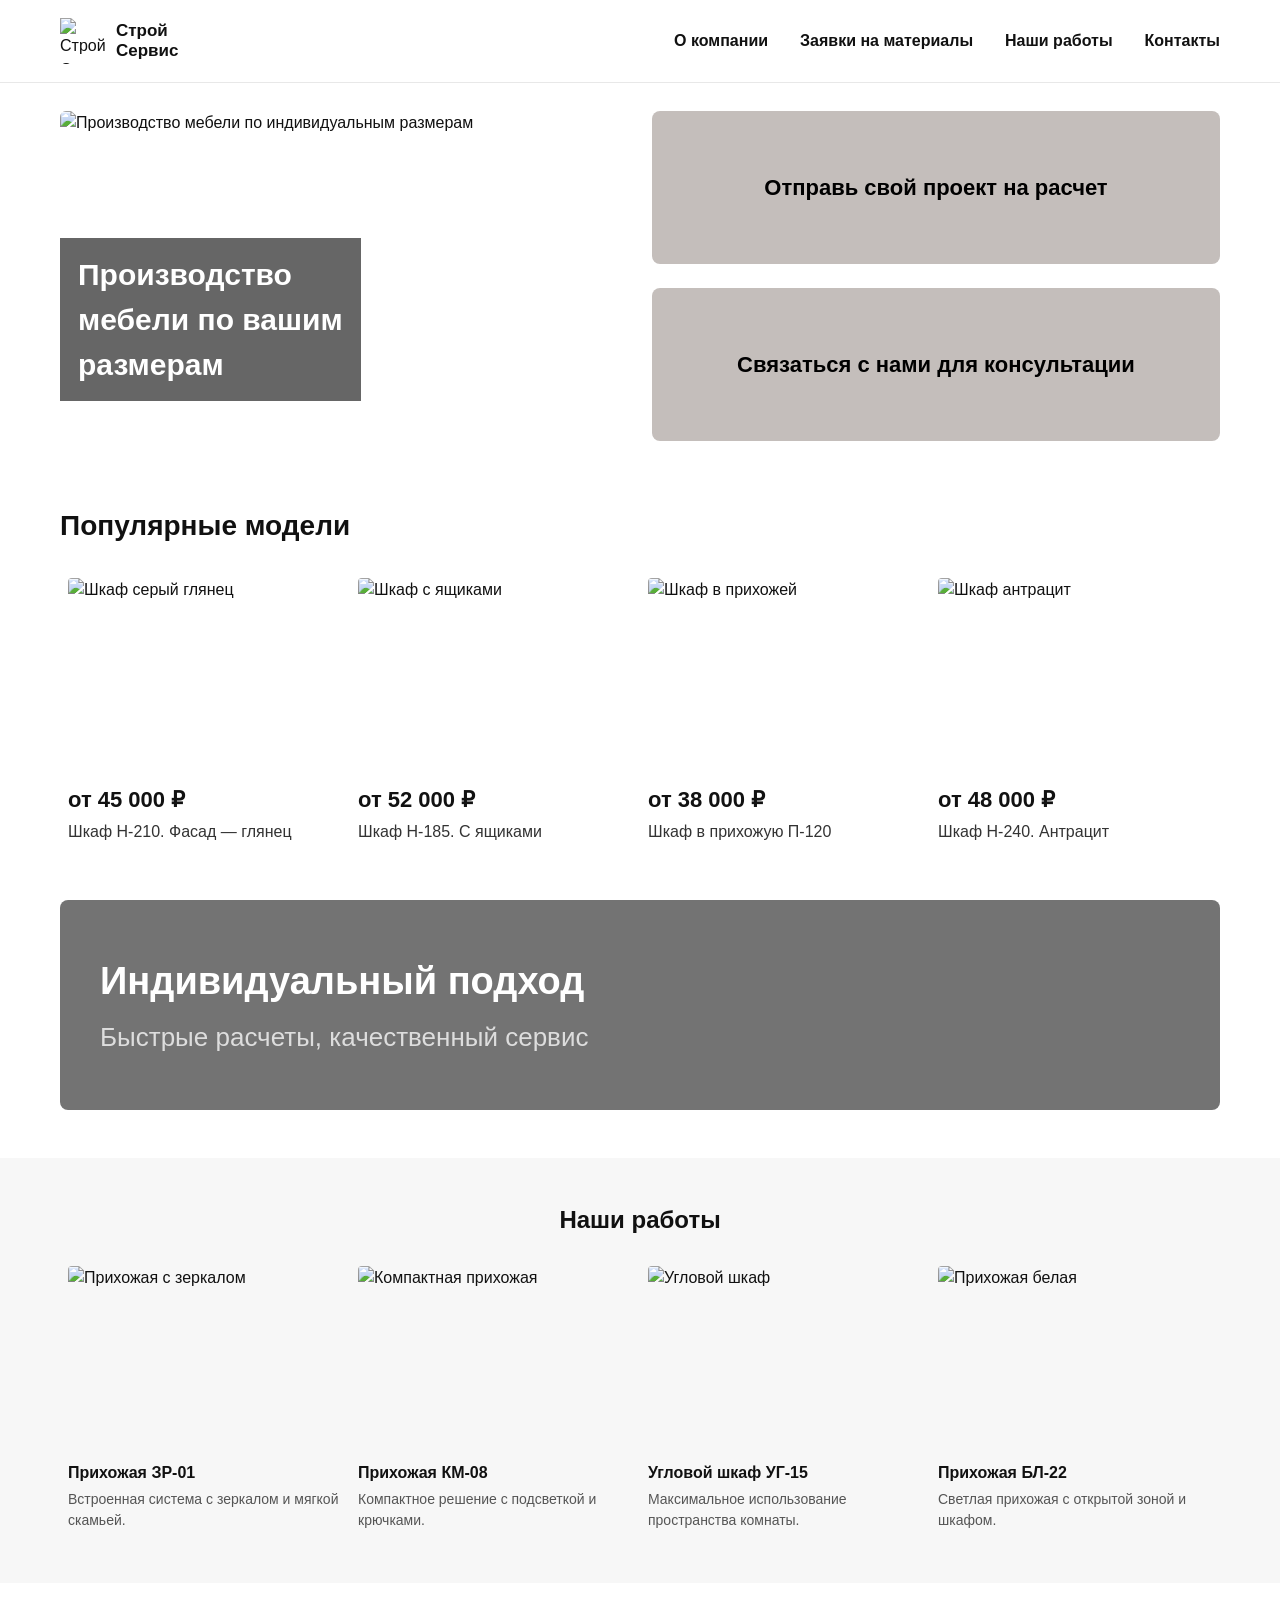
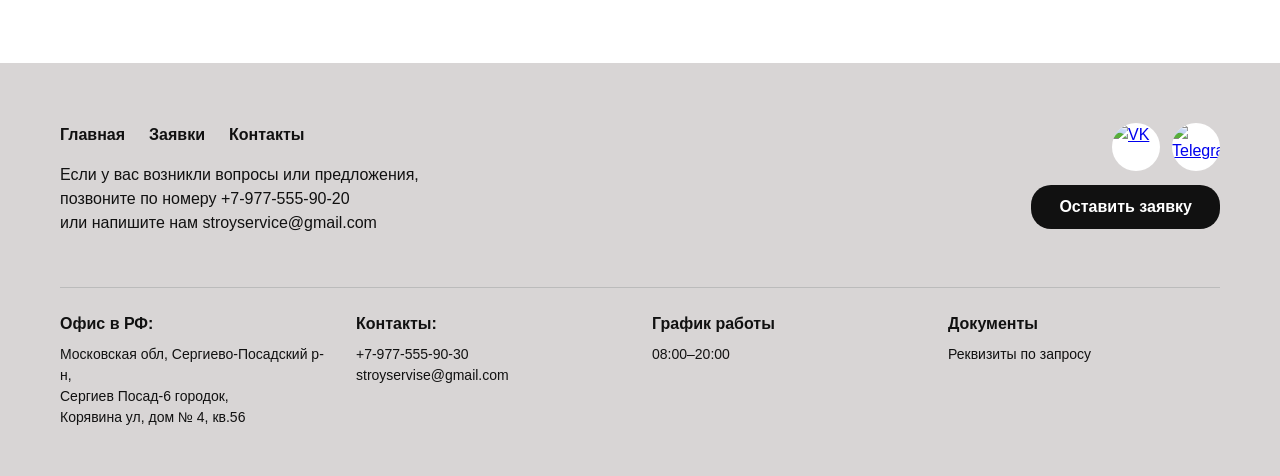
==== index.html @ ca237415 "Add files via upload" ====
<!DOCTYPE html>
<html lang="ru">
<head>
    <meta charset="UTF-8">
    <meta name="viewport" content="width=device-width, initial-scale=1.0">
    <link rel="stylesheet" href="style.css">
    <title>Строй Сервис — мебель по вашим размерам</title>
</head>
<body>

<header>
  <div class="container header-inner">
    <a class="logo" href="index.html">
      <img src="icons/logot.svg" alt="Строй Сервис" height="46" width="46">
      <div class="logo-text">Строй<br>Сервис</div>
    </a>
    <nav>
      <a href="#about">О компании</a>
      <a href="requests.html">Заявки на материалы</a>
      <a href="#works">Наши работы</a>
      <a href="#contacts">Контакты</a>
    </nav>
  </div>
</header>

<div class="container hero">
  <div class="hero-img-wrap">
    <img src="img/1.png" alt="Производство мебели по индивидуальным размерам">
    <div class="hero-label">
      Производство<br>
      мебели по вашим<br>
      размерам
    </div>
  </div>
  <div class="hero-actions">
    <button onclick="document.getElementById('contacts').scrollIntoView({behavior:'smooth'})">Отправь свой проект на расчет</button>
    <button onclick="document.getElementById('contacts').scrollIntoView({behavior:'smooth'})">Связаться с нами для консультации</button>
  </div>
</div>

<section class="container models-section" id="about">
  <h2>Популярные модели</h2>
  <div class="models-grid">
    <div class="card">
      <img src="img/2.png" alt="Шкаф серый глянец">
      <b class="card-price">от 45 000 ₽</b>
      <p class="card-name">Шкаф Н-210. Фасад — глянец</p>
    </div>
    <div class="card">
      <img src="img/3.png" alt="Шкаф с ящиками">
      <b class="card-price">от 52 000 ₽</b>
      <p class="card-name">Шкаф Н-185. С ящиками</p>
    </div>
    <div class="card">
      <img src="img/5.png" alt="Шкаф в прихожей">
      <b class="card-price">от 38 000 ₽</b>
      <p class="card-name">Шкаф в прихожую П-120</p>
    </div>
    <div class="card">
      <img src="img/7.png" alt="Шкаф антрацит">
      <b class="card-price">от 48 000 ₽</b>
      <p class="card-name">Шкаф Н-240. Антрацит</p>
    </div>
  </div>
</section>

<section class="container">
  <div class="banner">
    <div class="banner-text">
      <h1>Индивидуальный подход</h1>
      <p>Быстрые расчеты, качественный сервис</p>
    </div>
  </div>
</section>

<section class="works-section" id="works">
  <h2>Наши работы</h2>
  <div class="container works-grid">
    <div class="work-card">
      <img src="img/4.png" alt="Прихожая с зеркалом">
      <h3>Прихожая ЗР-01</h3>
      <p>Встроенная система с зеркалом и мягкой скамьей.</p>
    </div>
    <div class="work-card">
      <img src="img/6.png" alt="Компактная прихожая">
      <h3>Прихожая КМ-08</h3>
      <p>Компактное решение с подсветкой и крючками.</p>
    </div>
    <div class="work-card">
      <img src="img/8.png" alt="Угловой шкаф">
      <h3>Угловой шкаф УГ-15</h3>
      <p>Максимальное использование пространства комнаты.</p>
    </div>
    <div class="work-card">
      <img src="img/10.png" alt="Прихожая белая">
      <h3>Прихожая БЛ-22</h3>
      <p>Светлая прихожая с открытой зоной и шкафом.</p>
    </div>
  </div>
</section>

<footer id="contacts">
  <div class="container">
    <div class="footer-top">
      <div class="footer-contact">
        <div class="footer-nav-links">
          <a href="index.html">Главная</a>
          <a href="requests.html">Заявки</a>
          <a href="#contacts">Контакты</a>
        </div>
        <p>
          Если у вас возникли вопросы или предложения,<br>
          позвоните по номеру +7-977-555-90-20<br>
          или напишите нам stroyservice@gmail.com
        </p>
      </div>
      <div class="footer-right">
        <div class="social-icons">
          <a class="social-icon vk" href="#" title="ВКонтакте"><img src="icons/vk.svg" alt="VK"></a>
          <a class="social-icon tg" href="#" title="Telegram"><img src="icons/tg.svg" alt="Telegram"></a>
        </div>
        <a href="requests.html" class="btn-zayvka">Оставить заявку</a>
      </div>
    </div>
    <div class="footer-bottom">
      <div>
        <h4>Офис в РФ:</h4>
        <address>
          Московская обл, Сергиево-Посадский р-н,<br>
          Сергиев Посад-6 городок,<br>
          Корявина ул, дом № 4, кв.56
        </address>
      </div>
      <div>
        <h4>Контакты:</h4>
        <p>+7-977-555-90-30<br>stroyservise@gmail.com</p>
      </div>
      <div>
        <h4>График работы</h4>
        <p>08:00–20:00</p>
      </div>
      <div>
        <h4>Документы</h4>
        <p>Реквизиты по запросу</p>
      </div>
    </div>
  </div>
</footer>

</body>
</html>
---- style.css ----
* {
  box-sizing: border-box;
}

body {
  font-family: Arial, sans-serif;
  color: #111;
  background: #fff;
  min-width: 320px;
  overflow-x: hidden;
  margin: 0;
  line-height: 1.5;
}

.container {
  width: 100%;
  max-width: 1200px;
  margin: auto;
  padding: 0 20px;
}

header {
  padding: 18px 0;
  border-bottom: 1px solid #e8e8e8;
}

.header-inner {
  display: flex;
  justify-content: space-between;
  align-items: center;
}

.logo {
  display: flex;
  align-items: center;
  gap: 10px;
  color: #111;
  text-decoration: none;
}

.logo img {
  display: block;
  height: 46px;
  width: auto;
}

.logo-text {
  font-weight: 700;
  font-size: 17px;
  line-height: 1.15;
}

nav {
  display: flex;
  gap: 32px;
}

nav a {
  color: #111;
  text-decoration: none;
  font-weight: 700;
}

nav a:hover {
  color: #555;
}

/* Dashboard */
.dashboard {
  display: flex;
  gap: 16px;
  margin: 24px 0;
  flex-wrap: wrap;
}

.stat-card {
  flex: 1;
  min-width: 140px;
  background: #f7f7f7;
  border-radius: 8px;
  padding: 16px 20px;
  text-align: center;
}

.stat-card h3 {
  margin: 0 0 8px;
  font-size: 14px;
  color: #555;
  font-weight: 500;
}

.stat-num {
  margin: 0;
  font-size: 28px;
  font-weight: 700;
}

/* Form */
.form-section {
  background: #fafafa;
  padding: 24px;
  border-radius: 8px;
  margin-bottom: 32px;
}

.form-section h2 {
  margin-top: 0;
}

.form-row {
  margin-bottom: 16px;
}

.form-row label {
  display: block;
  margin-bottom: 6px;
  font-weight: 600;
  font-size: 14px;
}

.form-row input[type="text"],
.form-row input[type="number"],
.form-row select,
.form-row textarea {
  width: 100%;
  max-width: 480px;
  padding: 10px 12px;
  border: 1px solid #ccc;
  border-radius: 6px;
  font-size: 15px;
}

.btn-primary {
  background: #111;
  color: #fff;
  border: 0;
  border-radius: 8px;
  padding: 12px 28px;
  font-size: 16px;
  font-weight: 700;
  cursor: pointer;
}

.btn-primary:hover {
  background: #333;
}

.form-message {
  margin-top: 12px;
  font-weight: 600;
}

.form-message.is-error {
  color: #c00;
}

.form-message.is-success {
  color: #080;
}

/* Table */
.table-section {
  margin-bottom: 48px;
  overflow-x: auto;
}

table {
  width: 100%;
  border-collapse: collapse;
  font-size: 14px;
}

th, td {
  padding: 12px 10px;
  text-align: left;
  border-bottom: 1px solid #e0e0e0;
}

th {
  background: #f0f0f0;
  font-weight: 700;
}

.status {
  display: inline-block;
  padding: 4px 10px;
  border-radius: 12px;
  font-size: 12px;
  font-weight: 600;
}

.status-new { background: #e3f2fd; color: #1565c0; }
.status-processing { background: #fff8e1; color: #f57f17; }
.status-waiting { background: #f3e5f5; color: #7b1fa2; }
.status-done { background: #e8f5e9; color: #2e7d32; }
.status-rejected { background: #ffebee; color: #c62828; }

/* Hero */
.hero {
  display: flex;
  gap: 24px;
  margin-top: 28px;
}

.hero-img-wrap {
  width: 50%;
  height: 330px;
  position: relative;
  overflow: hidden;
  border-radius: 6px;
}

.hero-img-wrap img {
  width: 100%;
  height: 100%;
  object-fit: cover;
}

.hero-label {
  position: absolute;
  bottom: 40px;
  left: 0;
  background: rgba(0,0,0,.6);
  color: white;
  padding: 14px 18px;
  font-size: 30px;
  font-weight: 700;
}

.hero-actions {
  width: 50%;
  display: flex;
  flex-direction: column;
  gap: 24px;
}

.hero-actions button {
  flex: 1;
  border: 0;
  border-radius: 8px;
  background: #c4bebb;
  font-size: 22px;
  font-weight: 700;
  cursor: pointer;
}

.hero-actions button:hover {
  background: #b0aaa7;
}

.models-section {
  margin-top: 64px;
}

.models-section h2 {
  font-size: 28px;
}

.models-grid {
  display: flex;
  flex-wrap: wrap;
  gap: 0;
}

.card {
  width: 25%;
  padding: 8px;
}

.card img {
  width: 100%;
  height: 195px;
  object-fit: cover;
  border-radius: 4px;
  display: block;
}

.card-price {
  display: block;
  margin-top: 10px;
  font-size: 22px;
  font-weight: 700;
}

.card-name {
  color: #333;
  margin: 4px 0 0;
}

.banner {
  margin-top: 48px;
  height: 210px;
  border-radius: 8px;
  background: linear-gradient(rgba(0,0,0,.55),rgba(0,0,0,.55)), url('img/9.png') center/cover no-repeat;
  display: flex;
  align-items: center;
  padding: 40px;
}

.banner-text h1 {
  color: white;
  font-size: 38px;
  margin: 0;
}

.banner-text p {
  color: #ddd;
  font-size: 26px;
  margin: 8px 0 0;
}

.works-section {
  background: #f7f7f7;
  padding: 44px 0;
  margin-top: 48px;
}

.works-section h2 {
  text-align: center;
  margin-top: 0;
}

.works-grid {
  display: flex;
  flex-wrap: wrap;
}

.work-card {
  width: 25%;
  padding: 8px;
}

.work-card img {
  width: 100%;
  height: 185px;
  object-fit: cover;
  border-radius: 4px;
  display: block;
}

.work-card h3 {
  margin: 10px 0 4px;
  font-size: 16px;
}

.work-card p {
  margin: 0;
  font-size: 14px;
  color: #555;
}

footer {
  background: #d8d5d5;
  margin-top: 80px;
  padding: 24px 0;
}

.footer-top {
  display: flex;
  justify-content: space-between;
  padding: 36px 0;
}

.footer-nav-links {
  display: flex;
  gap: 24px;
  margin-bottom: 12px;
}

.footer-nav-links a {
  color: #111;
  text-decoration: none;
  font-weight: 600;
}

.footer-right {
  display: flex;
  flex-direction: column;
  gap: 14px;
  align-items: flex-end;
}

.social-icons {
  display: flex;
  gap: 12px;
}

.social-icon {
  width: 48px;
  height: 48px;
  border-radius: 50%;
  display: flex;
  justify-content: center;
  align-items: center;
  overflow: hidden;
  background: #fff;
}

.social-icon img {
  width: 100%;
  height: 100%;
  object-fit: cover;
}

.btn-zayvka {
  background: #111;
  color: white;
  border: 0;
  border-radius: 20px;
  padding: 10px 28px;
  text-decoration: none;
  font-weight: 700;
  display: inline-block;
}

.btn-zayvka:hover {
  background: #333;
}

.footer-bottom {
  border-top: 1px solid #bbb;
  padding: 24px 0;
  display: flex;
  gap: 24px;
}

.footer-bottom div {
  width: 25%;
}

.footer-bottom h4 {
  margin: 0 0 8px;
}

.footer-bottom address,
.footer-bottom p {
  margin: 0;
  font-style: normal;
  font-size: 14px;
}

@media (max-width: 1024px) {
  .hero {
    flex-direction: column;
  }
  .hero-img-wrap,
  .hero-actions {
    width: 100%;
  }
  .card,
  .work-card {
    width: 50%;
  }
  .footer-bottom div {
    width: 50%;
  }
}

@media (max-width: 768px) {
  .banner {
    height: 160px;
    padding: 24px;
  }
  .banner-text h1 {
    font-size: 26px;
  }
  .banner-text p {
    font-size: 18px;
  }
  .header-inner {
    flex-direction: column;
    gap: 12px;
  }
  nav {
    flex-wrap: wrap;
    justify-content: center;
    gap: 16px;
  }
  .hero-img-wrap {
    height: 220px;
  }
  .hero-label {
    font-size: 20px;
    bottom: 20px;
  }
  .card,
  .work-card {
    width: 100%;
  }
  .footer-top,
  .footer-bottom {
    flex-direction: column;
  }
  .footer-right {
    align-items: center;
  }
  .footer-bottom div {
    width: 100%;
  }
  .dashboard {
    flex-direction: column;
  }
}
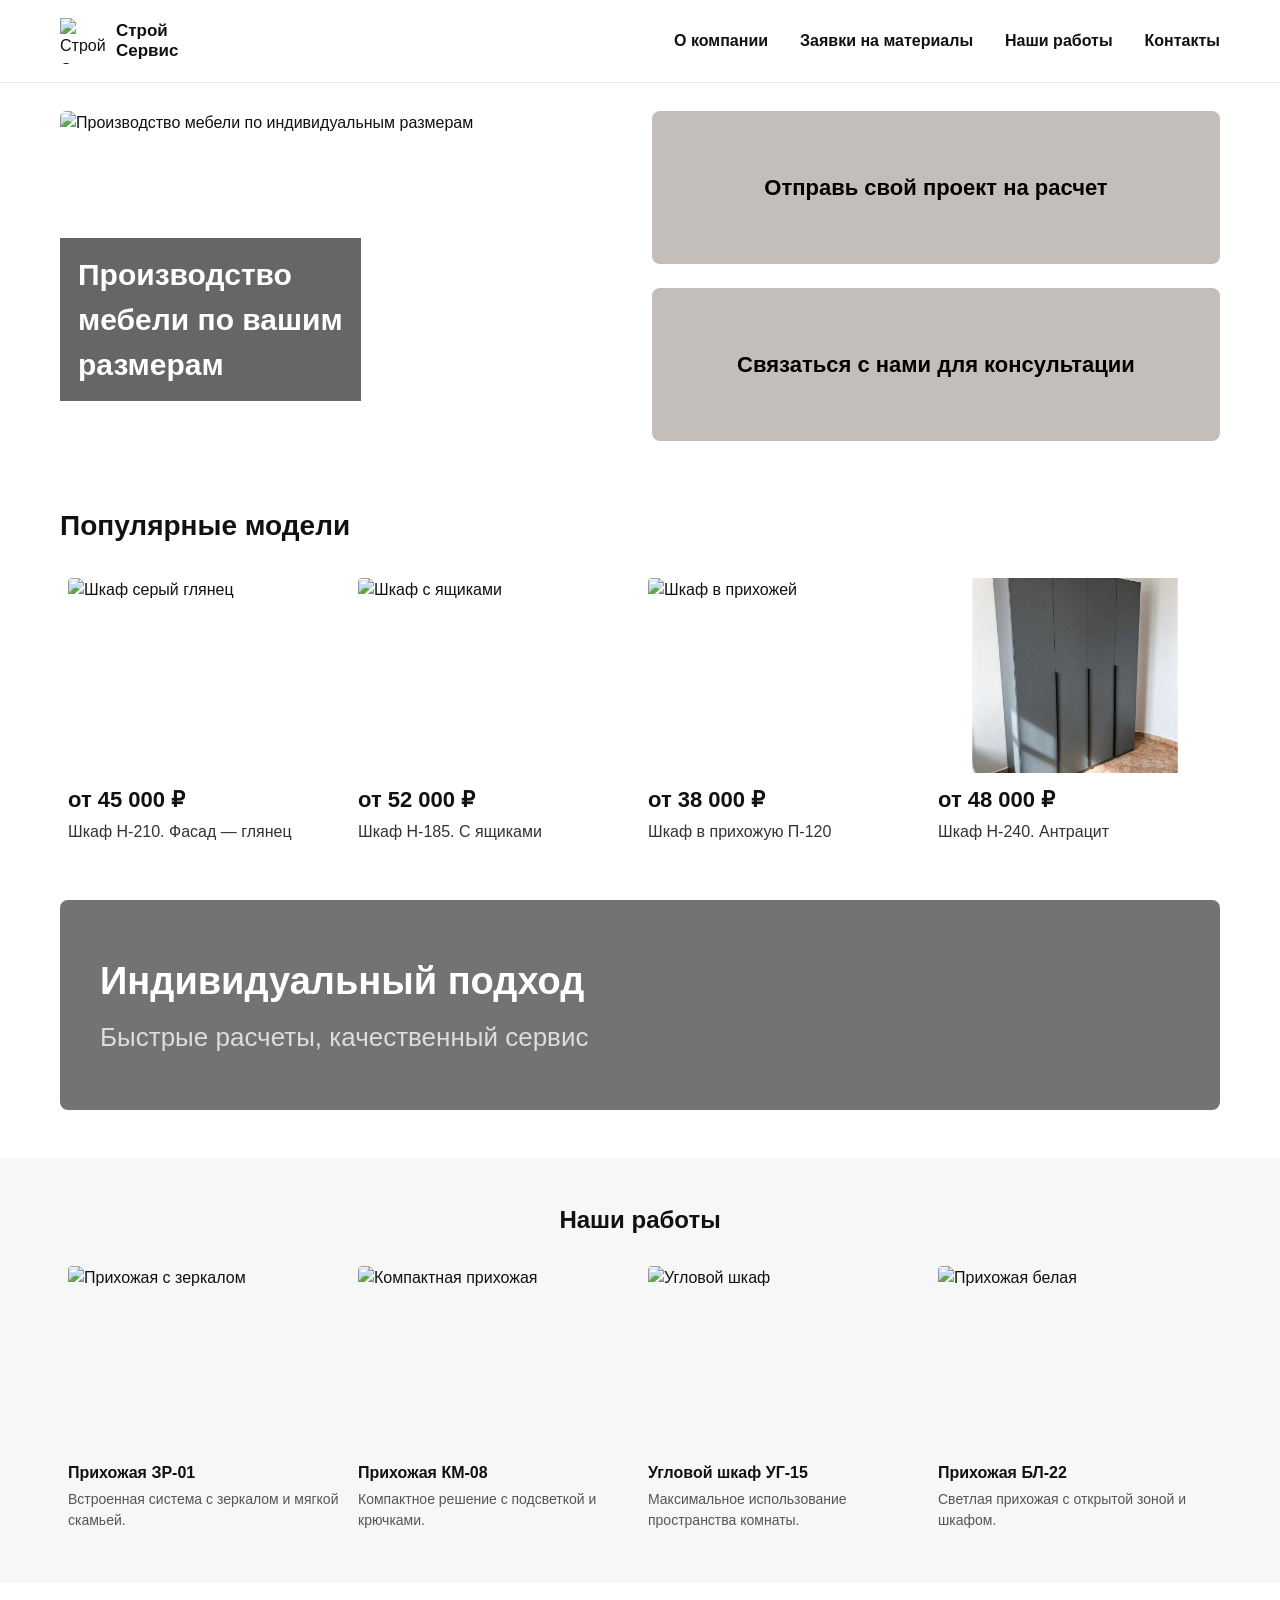
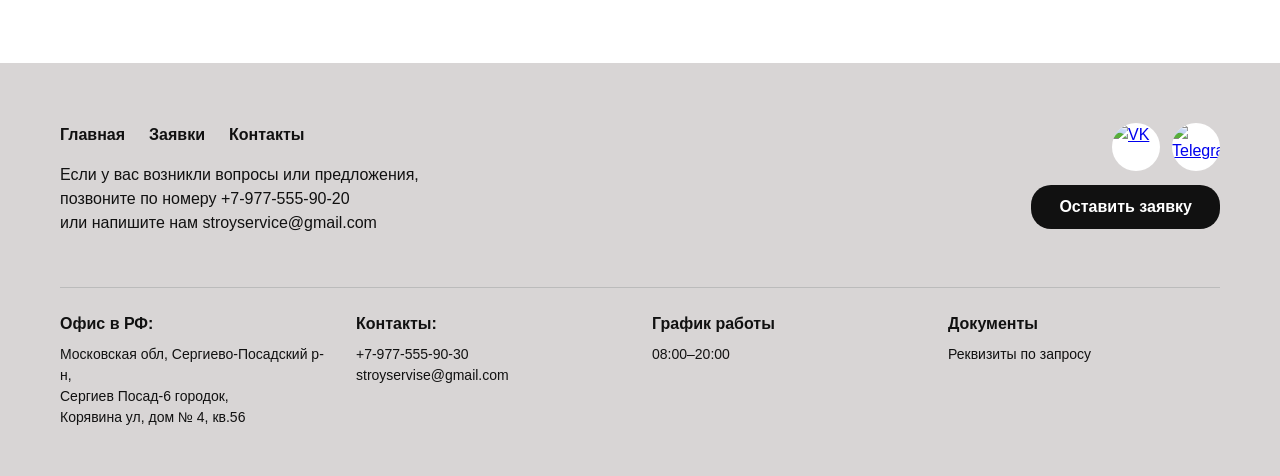
==== commit 6da84704: "Update index.html" ====
--- a/index.html
+++ b/index.html
@@ -57,7 +57,7 @@
       <p class="card-name">Шкаф в прихожую П-120</p>
     </div>
     <div class="card">
-      <img src="img/7.png" alt="Шкаф антрацит">
+      <img src="7.png" alt="Шкаф антрацит">
       <b class="card-price">от 48 000 ₽</b>
       <p class="card-name">Шкаф Н-240. Антрацит</p>
     </div>
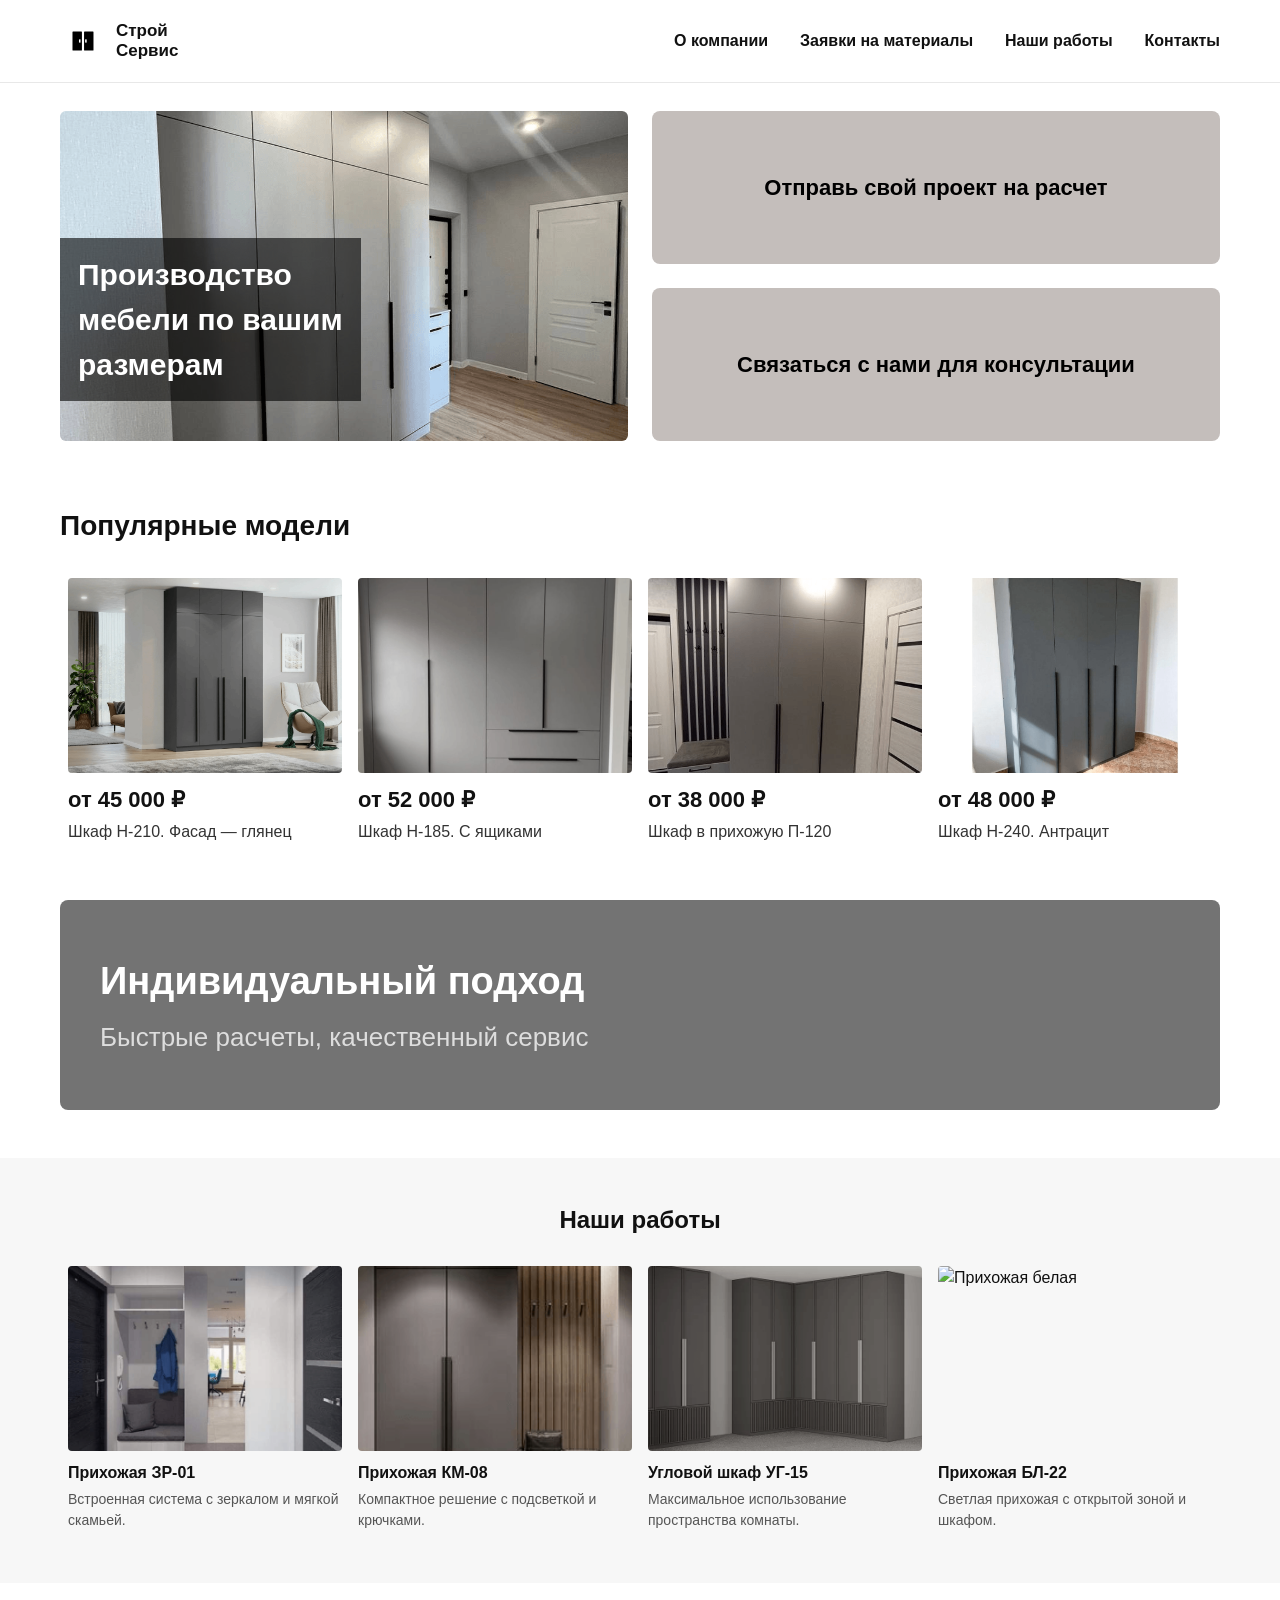
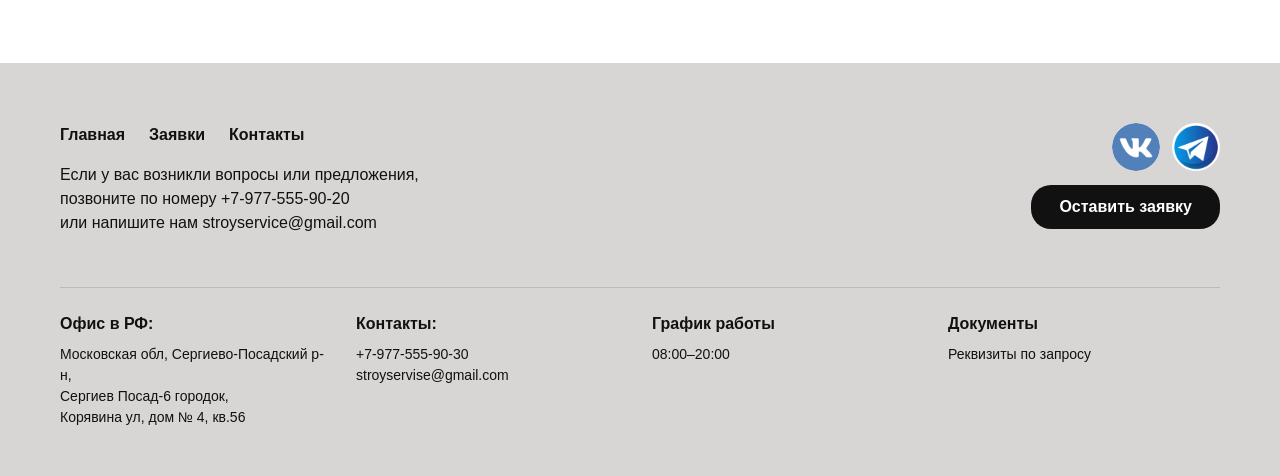
==== commit cd3a7c28: "Update index.html" ====
--- a/index.html
+++ b/index.html
@@ -11,7 +11,7 @@
 <header>
   <div class="container header-inner">
     <a class="logo" href="index.html">
-      <img src="icons/logot.svg" alt="Строй Сервис" height="46" width="46">
+      <img src="logot.svg" alt="Строй Сервис" height="46" width="46">
       <div class="logo-text">Строй<br>Сервис</div>
     </a>
     <nav>
@@ -25,7 +25,7 @@
 
 <div class="container hero">
   <div class="hero-img-wrap">
-    <img src="img/1.png" alt="Производство мебели по индивидуальным размерам">
+    <img src="1.png" alt="Производство мебели по индивидуальным размерам">
     <div class="hero-label">
       Производство<br>
       мебели по вашим<br>
@@ -42,17 +42,17 @@
   <h2>Популярные модели</h2>
   <div class="models-grid">
     <div class="card">
-      <img src="img/2.png" alt="Шкаф серый глянец">
+      <img src="2.png" alt="Шкаф серый глянец">
       <b class="card-price">от 45 000 ₽</b>
       <p class="card-name">Шкаф Н-210. Фасад — глянец</p>
     </div>
     <div class="card">
-      <img src="img/3.png" alt="Шкаф с ящиками">
+      <img src="3.png" alt="Шкаф с ящиками">
       <b class="card-price">от 52 000 ₽</b>
       <p class="card-name">Шкаф Н-185. С ящиками</p>
     </div>
     <div class="card">
-      <img src="img/5.png" alt="Шкаф в прихожей">
+      <img src="5.png" alt="Шкаф в прихожей">
       <b class="card-price">от 38 000 ₽</b>
       <p class="card-name">Шкаф в прихожую П-120</p>
     </div>
@@ -77,17 +77,17 @@
   <h2>Наши работы</h2>
   <div class="container works-grid">
     <div class="work-card">
-      <img src="img/4.png" alt="Прихожая с зеркалом">
+      <img src="4.png" alt="Прихожая с зеркалом">
       <h3>Прихожая ЗР-01</h3>
       <p>Встроенная система с зеркалом и мягкой скамьей.</p>
     </div>
     <div class="work-card">
-      <img src="img/6.png" alt="Компактная прихожая">
+      <img src="6.png" alt="Компактная прихожая">
       <h3>Прихожая КМ-08</h3>
       <p>Компактное решение с подсветкой и крючками.</p>
     </div>
     <div class="work-card">
-      <img src="img/8.png" alt="Угловой шкаф">
+      <img src="8.png" alt="Угловой шкаф">
       <h3>Угловой шкаф УГ-15</h3>
       <p>Максимальное использование пространства комнаты.</p>
     </div>
@@ -116,8 +116,8 @@
       </div>
       <div class="footer-right">
         <div class="social-icons">
-          <a class="social-icon vk" href="#" title="ВКонтакте"><img src="icons/vk.svg" alt="VK"></a>
-          <a class="social-icon tg" href="#" title="Telegram"><img src="icons/tg.svg" alt="Telegram"></a>
+          <a class="social-icon vk" href="#" title="ВКонтакте"><img src="vk.svg" alt="VK"></a>
+          <a class="social-icon tg" href="#" title="Telegram"><img src="tg.svg" alt="Telegram"></a>
         </div>
         <a href="requests.html" class="btn-zayvka">Оставить заявку</a>
       </div>
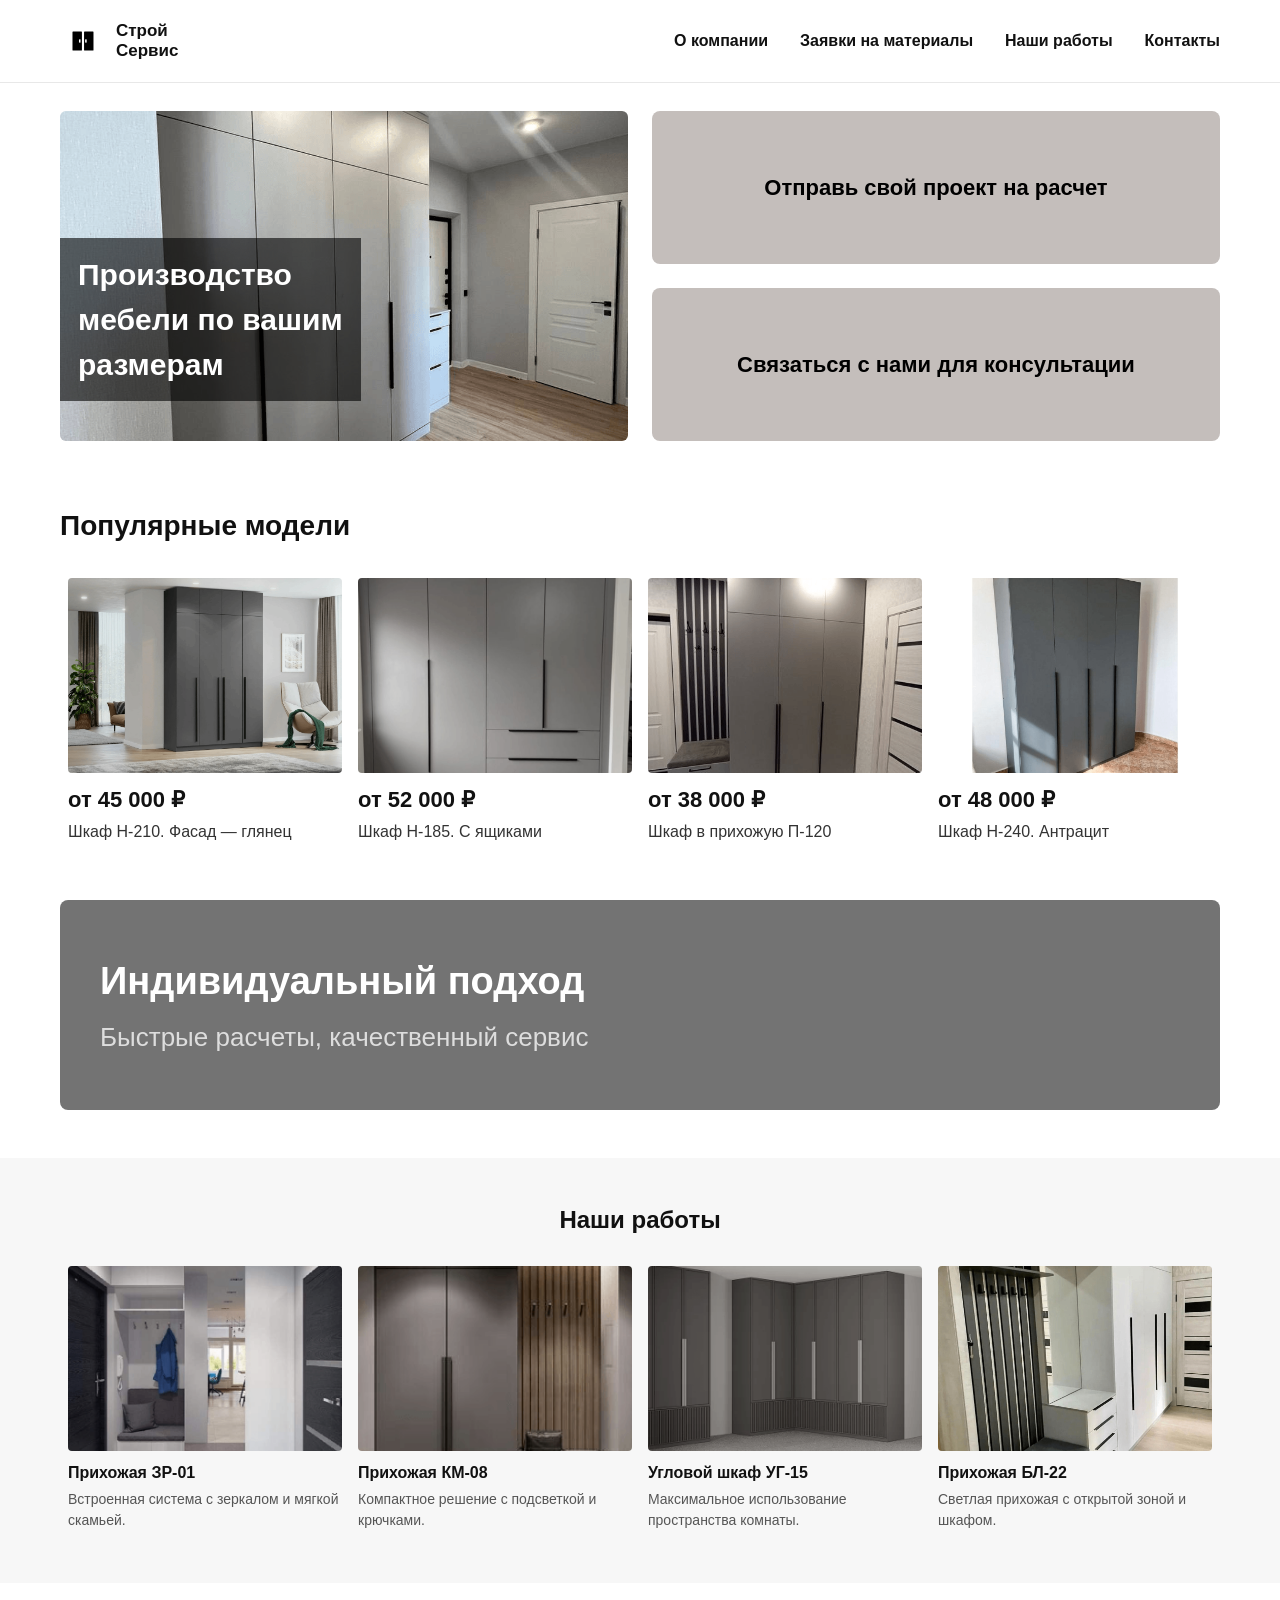
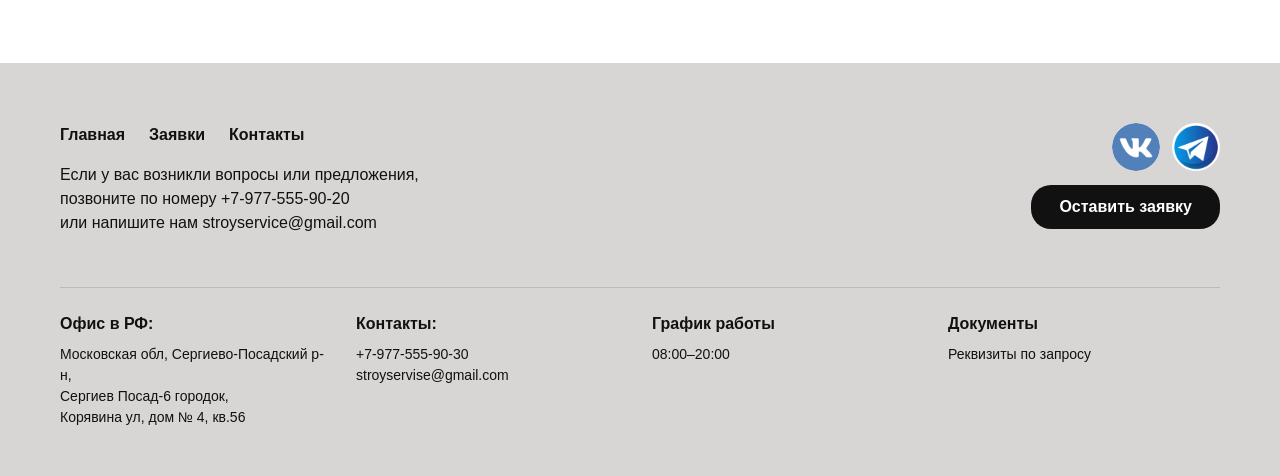
==== commit 0f0f19b8: "Update index.html" ====
--- a/index.html
+++ b/index.html
@@ -92,7 +92,7 @@
       <p>Максимальное использование пространства комнаты.</p>
     </div>
     <div class="work-card">
-      <img src="img/10.png" alt="Прихожая белая">
+      <img src="10.png" alt="Прихожая белая">
       <h3>Прихожая БЛ-22</h3>
       <p>Светлая прихожая с открытой зоной и шкафом.</p>
     </div>
